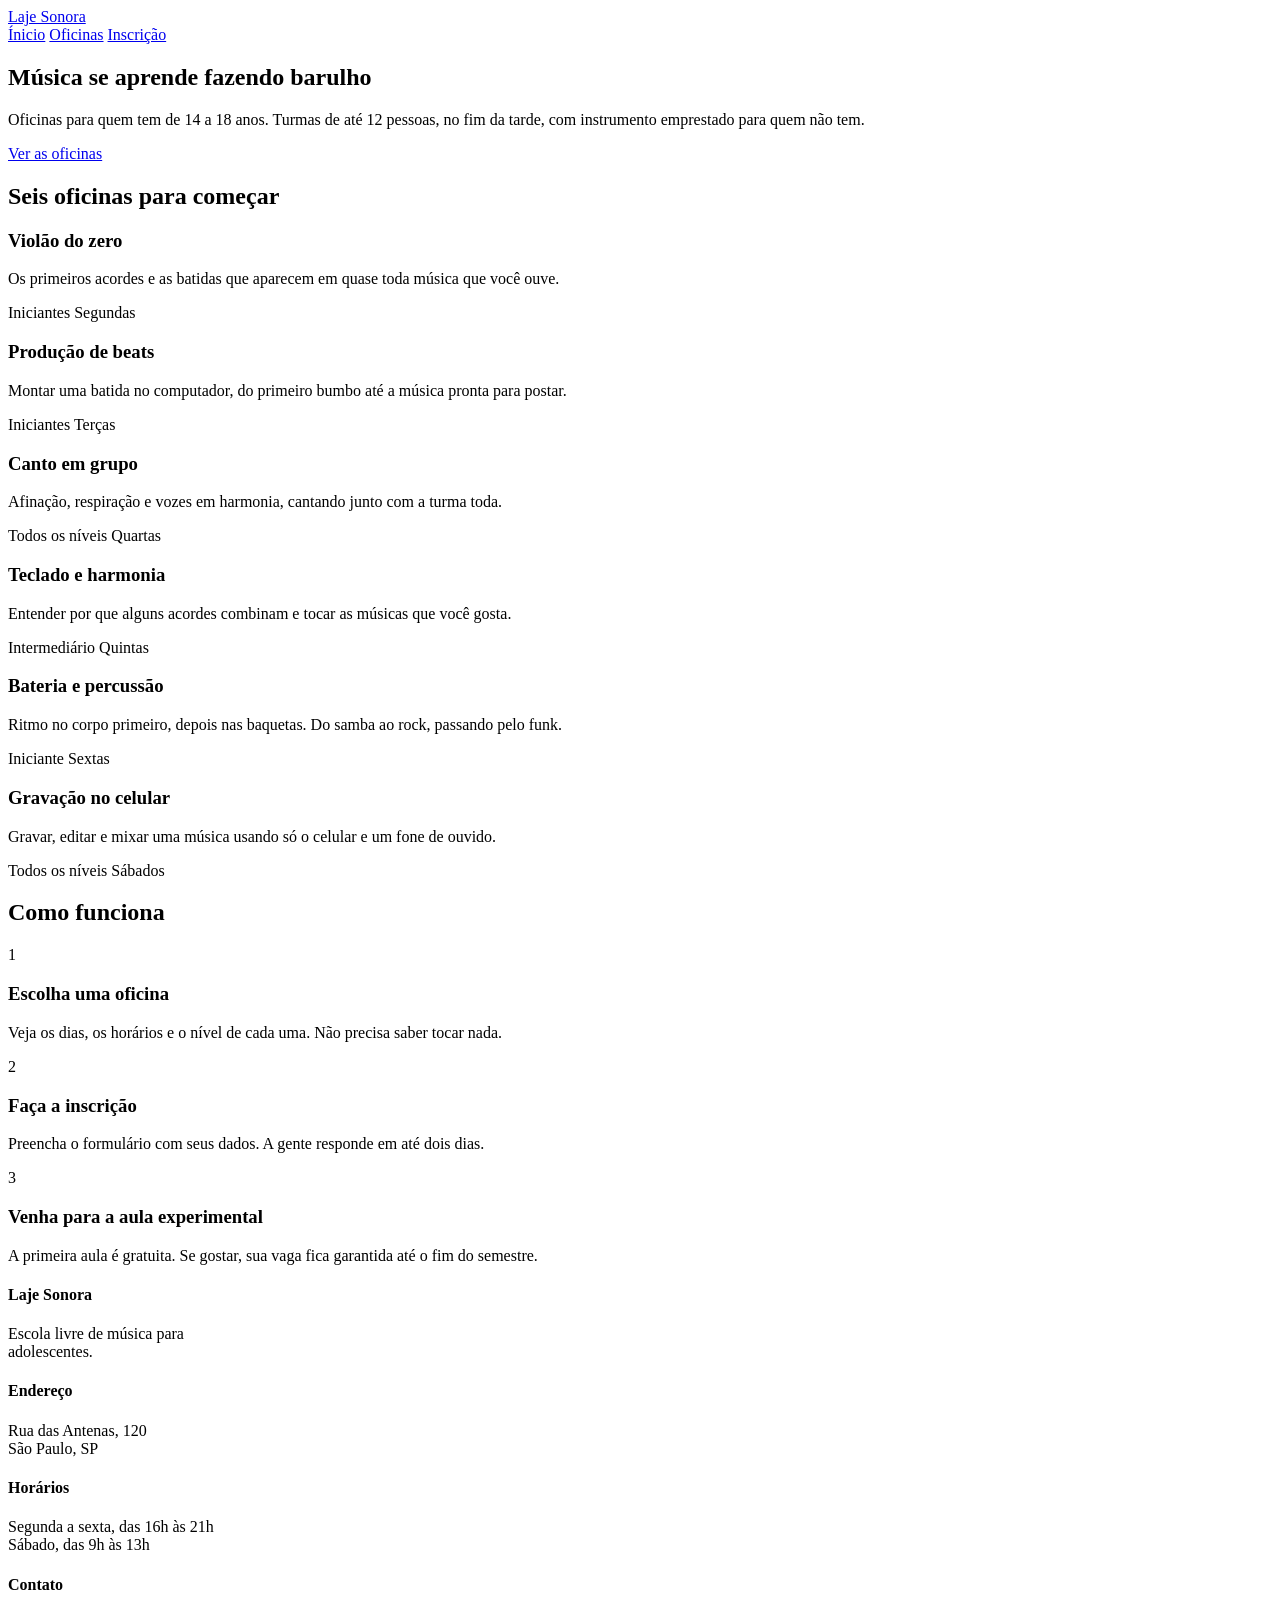
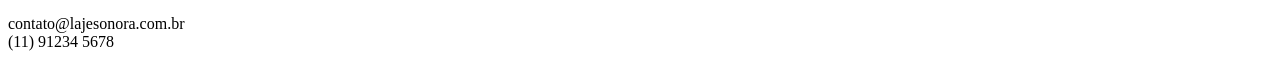
==== index.html @ bf59dc2b "Initial commit" ====
<!DOCTYPE html>
<html lang="pt-BR">
<head>
    <meta charset="UTF-8">
    <meta name="viewport" content="width=device-width, initial-scale=1.0">
    <link rel="preconnect" href="https://fonts.googleapis.com">
    <link rel="preconnect" href="https://fonts.gstatic.com" crossorigin>
    <link href="https://fonts.googleapis.com/css2?family=Archivo:ital,wght@0,100..900;1,100..900&family=Big+Shoulders:opsz,wght@10..72,100..900&display=swap" rel="stylesheet">
    <link rel="stylesheet" href="index.css">
    <title>Laje Sonora | Início</title>
</head>
<body>
    <header class="conteudo topo">
        <a href="index.html" class="logo">Laje Sonora</a>

        <nav class="menu">
            <a href="index.html" class="atual">Ínicio</a>
            <a href="oficinas.html">Oficinas</a>
            <a href="inscricao.html">Inscrição</a>
        </nav>
    </header>
    
    <main>
        <section class="conteudo cartazes">
            <div class="cartaz cartaz-principal">
                <h1>Música se aprende fazendo barulho</h1>
            </div>
            <div class="cartaz cartaz-lateral">
                <p>Oficinas para quem tem de 14 a 18 anos. Turmas de até 12 pessoas, no fim da tarde, com instrumento emprestado para quem não tem.</p>
                <a href="oficinas.html" class="botao">Ver as oficinas</a>
            </div>
        </section>

        <section class="conteudo secao">
            <h2 class="titulo-secao">Seis oficinas para começar</h2>
            <div class="cards">
                <article>
                    <div class="foto foto-azul"></div>
                    <div class="card-texto">
                        <h3>Violão do zero</h3>
                        <p>Os primeiros acordes e as batidas que aparecem em quase toda música que você ouve.</p>
                        <div class="card-info">
                            <span>Iniciantes</span>
                            <span>Segundas</span>
                        </div>
                    </div>
                </article>
                <article>
                    <div class="foto foto-amarela"></div>
                    <div class="card-texto">
                        <h3>Produção de beats</h3>
                        <p>Montar uma batida no computador, do primeiro bumbo até a música pronta para postar.</p>
                        <div class="card-info">
                            <span>Iniciantes</span>
                            <span>Terças</span>
                        </div>
                    </div>
                </article>
                <article>
                    <div class="foto foto-tinta"></div>
                    <div class="card-texto">
                        <h3>Canto em grupo</h3>
                        <p>Afinação, respiração e vozes em harmonia, cantando junto com a turma toda.</p>
                        <div class="card-info">
                            <span>Todos os níveis</span>
                            <span>Quartas</span>
                        </div>
                    </div>
                </article>
                <article>
                    <div class="foto"></div>
                    <div class="card-texto">
                        <h3>Teclado e harmonia</h3>
                        <p>Entender por que alguns acordes combinam e tocar as músicas que você gosta.</p>
                        <div class="card-info">
                            <span>Intermediário</span>
                            <span>Quintas</span>
                        </div>
                    </div>
                </article>
                <article>
                    <div class="foto foto-azul"></div>
                    <div class="card-texto">
                        <h3>Bateria e percussão</h3>
                        <p>Ritmo no corpo primeiro, depois nas baquetas. Do samba ao rock, passando pelo funk.</p>
                        <div class="card-info">
                            <span>Iniciante</span>
                            <span>Sextas</span>
                        </div>
                    </div>
                </article>
                <article>
                    <div class="foto foto-amarela"></div>
                    <div class="card-texto">
                        <h3>Gravação no celular</h3>
                        <p>Gravar, editar e mixar uma música usando só o celular e um fone de ouvido.</p>
                        <div class="card-info">
                            <span>Todos os níveis</span>
                            <span>Sábados</span>
                        </div>
                    </div>
                </article>
            </div>
        </section>
        <section class="conteudo secao">
            <h2 class="titulo-secao">Como funciona</h2>
            <div class="passos">
                <div class="passo">
                    <p class="passo-numero">1</p>
                    <h3>Escolha uma oficina</h3>
                    <p>Veja os dias, os horários e o nível de cada uma. Não precisa saber tocar nada.</p>
                </div>
                <div class="passo">
                    <p class="passo-numero">2</p>
                    <h3>Faça a inscrição</h3>
                    <p>Preencha o formulário com seus dados. A gente responde em até dois dias.</p>
                </div>
                <div class="passo">
                    <p class="passo-numero">3</p>
                    <h3>Venha para a aula experimental</h3>
                    <p>A primeira aula é gratuita. Se gostar, sua vaga fica garantida até o fim do semestre.</p>
                </div>
            </div>
        </section>
    </main>
    <footer class="rodape">
        <div class="conteudo rodape-colunas">
            <div class="rodape-coluna">
                <h4>Laje Sonora</h4>
                <p>Escola livre de música para <br> adolescentes.</p>
            </div>
            <div class="rodape-coluna">
                <h4>Endereço</h4>
                <p>Rua das Antenas, 120 <br> São Paulo, SP</p>
            </div>
            <div class="rodape-coluna">
                <h4>Horários</h4>
                <p>Segunda a sexta, das 16h às 21h<br> Sábado, das 9h às 13h</p>
            </div>
            <div class="rodape-coluna">
                <h4>Contato</h4>
                <p>contato@lajesonora.com.br<br>(11) 91234 5678</p>
            </div>
        </div>
    </footer>
</body>
</html>
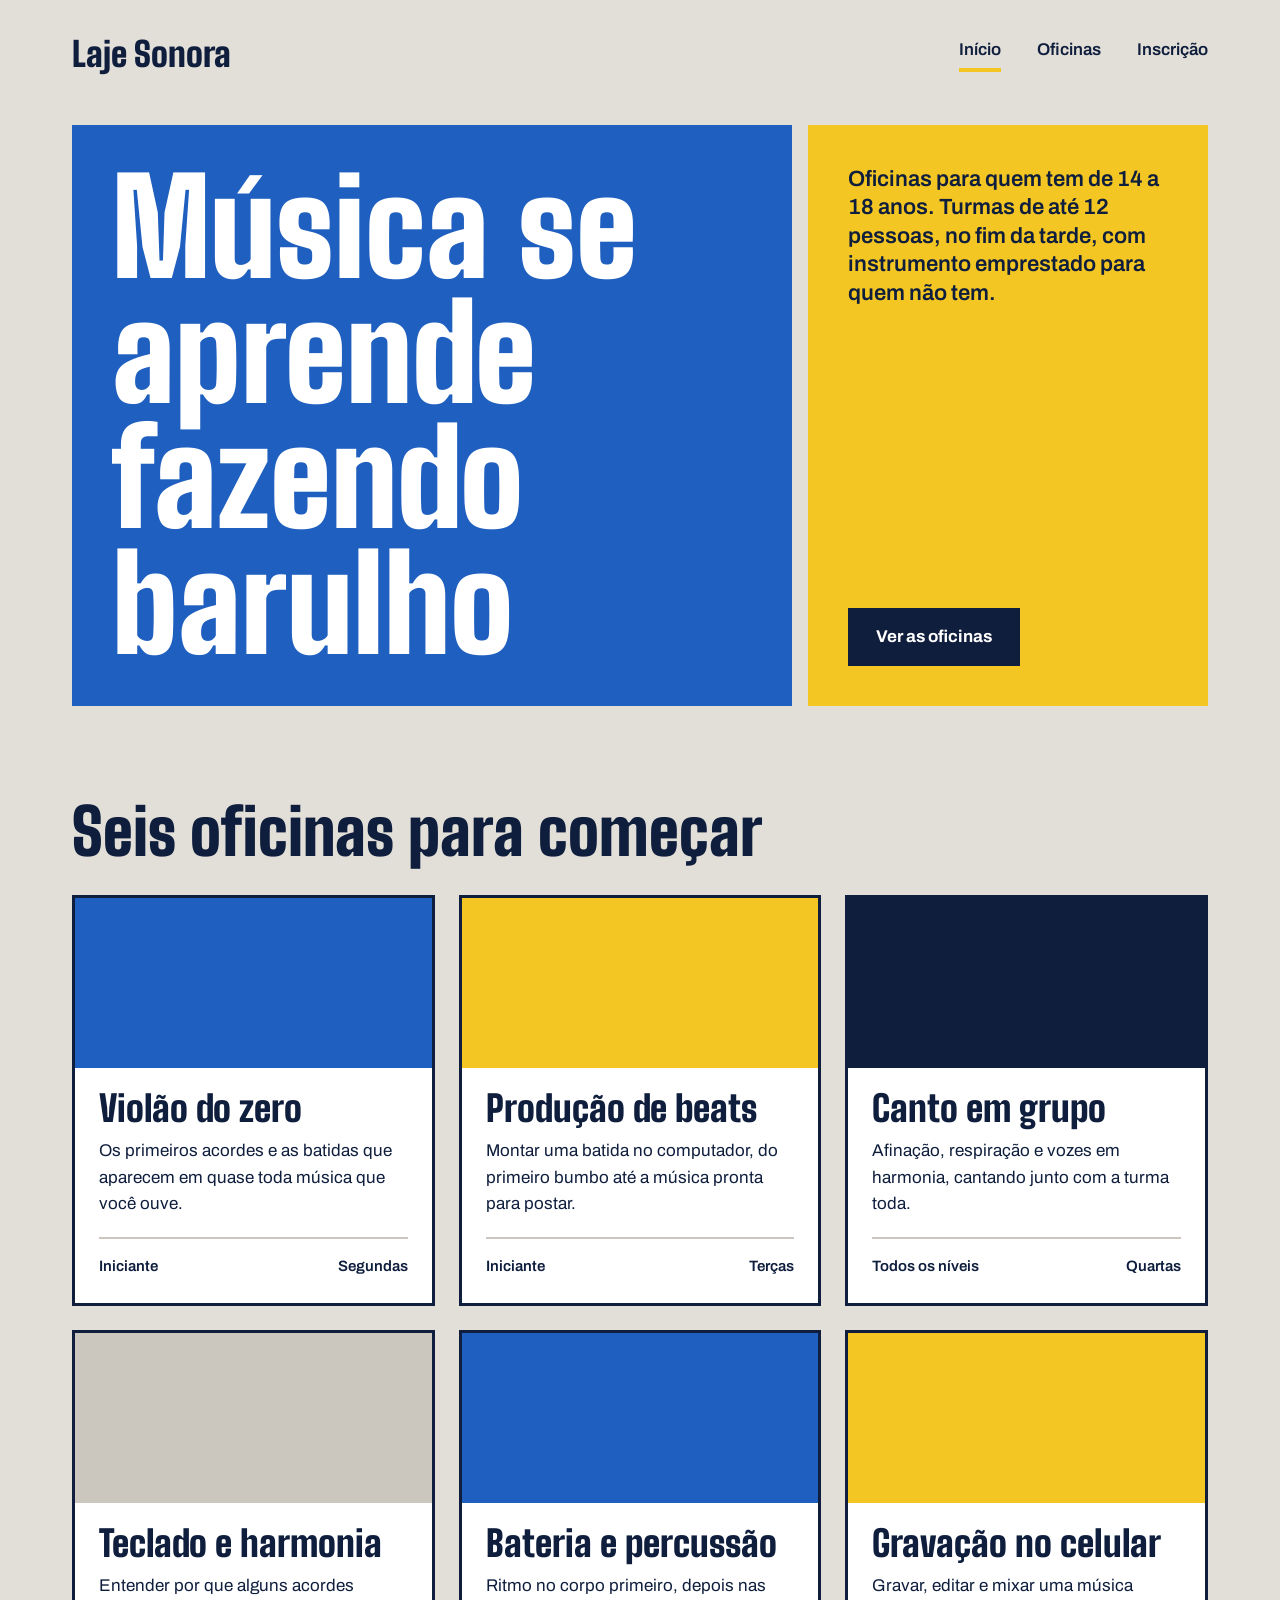
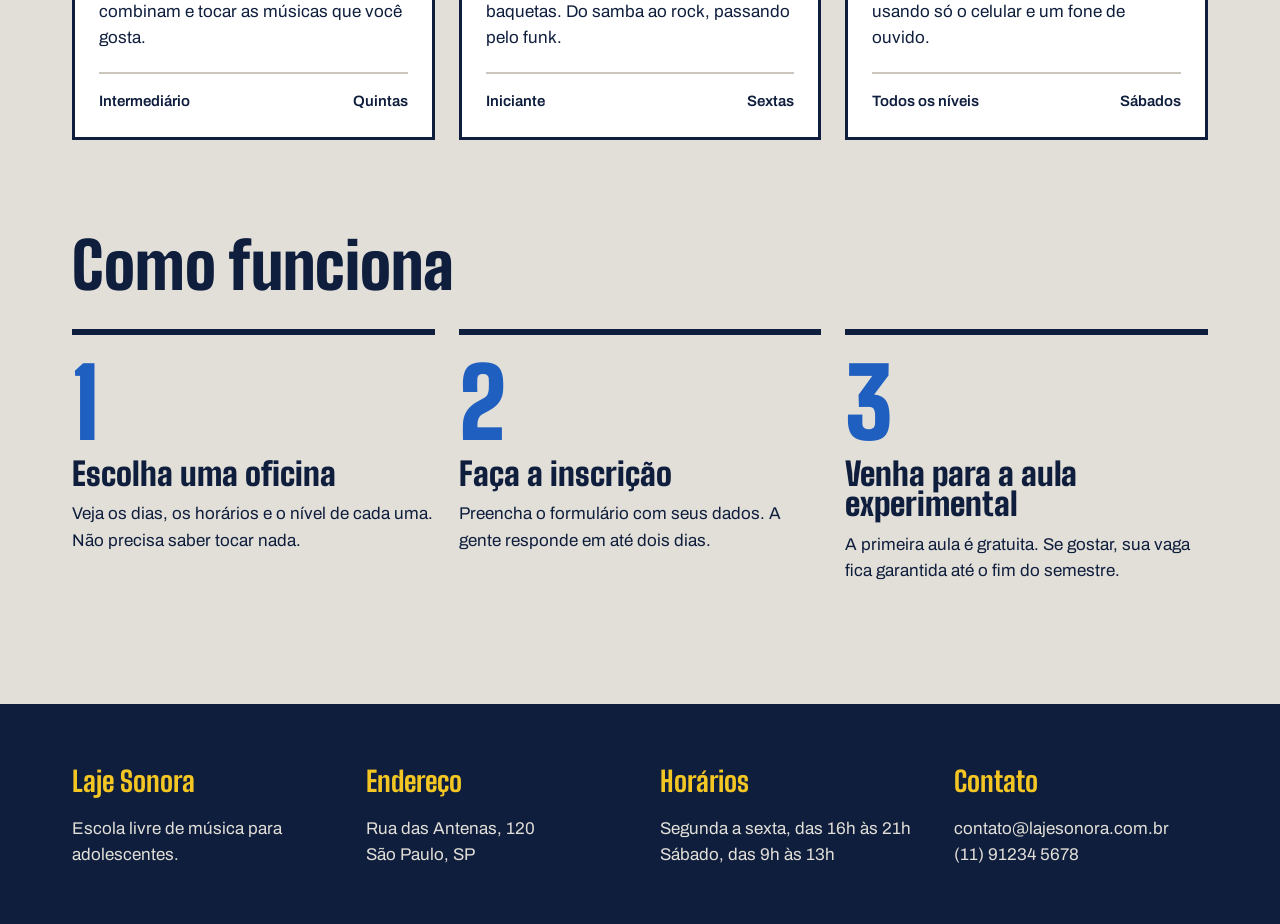
==== commit e430e540: "Página de oficinas pronta e algumas correções" ====
--- a/index.html
+++ b/index.html
@@ -12,14 +12,13 @@
 <body>
     <header class="conteudo topo">
         <a href="index.html" class="logo">Laje Sonora</a>
-
         <nav class="menu">
-            <a href="index.html" class="atual">Ínicio</a>
+            <a href="index.html" class="atual">Início</a>
             <a href="oficinas.html">Oficinas</a>
             <a href="inscricao.html">Inscrição</a>
         </nav>
     </header>
-    
+
     <main>
         <section class="conteudo cartazes">
             <div class="cartaz cartaz-principal">
@@ -34,29 +33,31 @@
         <section class="conteudo secao">
             <h2 class="titulo-secao">Seis oficinas para começar</h2>
             <div class="cards">
-                <article>
+                <article class="card">
                     <div class="foto foto-azul"></div>
                     <div class="card-texto">
                         <h3>Violão do zero</h3>
                         <p>Os primeiros acordes e as batidas que aparecem em quase toda música que você ouve.</p>
                         <div class="card-info">
-                            <span>Iniciantes</span>
+                            <span>Iniciante</span>
                             <span>Segundas</span>
                         </div>
                     </div>
                 </article>
-                <article>
+
+                <article class="card">
                     <div class="foto foto-amarela"></div>
                     <div class="card-texto">
                         <h3>Produção de beats</h3>
                         <p>Montar uma batida no computador, do primeiro bumbo até a música pronta para postar.</p>
                         <div class="card-info">
-                            <span>Iniciantes</span>
+                            <span>Iniciante</span>
                             <span>Terças</span>
                         </div>
                     </div>
                 </article>
-                <article>
+
+                <article class="card">
                     <div class="foto foto-tinta"></div>
                     <div class="card-texto">
                         <h3>Canto em grupo</h3>
@@ -67,7 +68,8 @@
                         </div>
                     </div>
                 </article>
-                <article>
+
+                <article class="card">
                     <div class="foto"></div>
                     <div class="card-texto">
                         <h3>Teclado e harmonia</h3>
@@ -78,7 +80,8 @@
                         </div>
                     </div>
                 </article>
-                <article>
+
+                <article class="card">
                     <div class="foto foto-azul"></div>
                     <div class="card-texto">
                         <h3>Bateria e percussão</h3>
@@ -89,7 +92,8 @@
                         </div>
                     </div>
                 </article>
-                <article>
+
+                <article class="card">
                     <div class="foto foto-amarela"></div>
                     <div class="card-texto">
                         <h3>Gravação no celular</h3>
@@ -102,6 +106,7 @@
                 </article>
             </div>
         </section>
+
         <section class="conteudo secao">
             <h2 class="titulo-secao">Como funciona</h2>
             <div class="passos">
@@ -110,11 +115,13 @@
                     <h3>Escolha uma oficina</h3>
                     <p>Veja os dias, os horários e o nível de cada uma. Não precisa saber tocar nada.</p>
                 </div>
+
                 <div class="passo">
                     <p class="passo-numero">2</p>
                     <h3>Faça a inscrição</h3>
                     <p>Preencha o formulário com seus dados. A gente responde em até dois dias.</p>
                 </div>
+
                 <div class="passo">
                     <p class="passo-numero">3</p>
                     <h3>Venha para a aula experimental</h3>
@@ -123,6 +130,7 @@
             </div>
         </section>
     </main>
+
     <footer class="rodape">
         <div class="conteudo rodape-colunas">
             <div class="rodape-coluna">
@@ -144,4 +152,4 @@
         </div>
     </footer>
 </body>
-</html>+</html>
--- a/index.css
+++ b/index.css
@@ -0,0 +1,248 @@
+* {
+    margin: 0;
+    padding: 0;
+    box-sizing: border-box;
+}
+
+:root {
+    --concreto: #E2DFD8;
+    --concreto-escuro: #CBC7BE;
+    --tinta: #0F1E3D;
+    --caixa-dagua: #1F5FBF;
+    --fita: #F3C623;
+    --branco: #FFFFFF;
+    --fonte-cartaz: "Big Shoulders", "Arial Narrow", sans-serif;
+    --fonte-texto: "Archivo", Arial, sans-serif;
+}
+
+body {
+    background-color: var(--concreto);
+    color: var(--tinta);
+    font-family: var(--fonte-texto);
+    font-size: 17px;
+    line-height: 1.55;
+}
+
+a {
+    color: inherit;
+}
+
+h1,
+h2,
+h3 {
+    font-family: var(--fonte-cartaz);
+    font-weight: 900;
+    line-height: 0.95;
+}
+
+.conteudo {
+    max-width: 1200px;
+    margin-inline: auto;
+    padding-inline: 32px;
+}
+
+.topo {
+    padding-block: 28px;
+    display: flex;
+    justify-content: space-between;
+    align-items: center;
+}
+
+.logo {
+    font-family: var(--fonte-cartaz);
+    font-size: 34px;
+    font-weight: 900;
+    text-decoration: none;
+}
+
+.menu {
+    display: flex;
+    gap: 36px;
+}
+
+.menu a {
+    font-weight: 600;
+    text-decoration: none;
+    padding-bottom: 4px;
+    border-bottom: 4px solid transparent;
+}
+
+.menu a:hover {
+    border-bottom-color: var(--tinta);
+}
+
+.menu a.atual {
+    border-bottom-color: var(--fita);
+}
+
+.cartazes {
+    margin-top: 16px;
+    display: flex;
+    gap: 16px;
+}
+
+.cartaz {
+    padding: 40px;
+}
+
+.cartaz-principal {
+    background-color: var(--caixa-dagua);
+    color: var(--branco);
+    flex: 2;
+}
+
+.cartaz-principal h1 {
+    font-size: 132px;
+    max-width: 9ch;
+}
+
+.cartaz-lateral {
+    background-color: var(--fita);
+    flex: 1;
+    display: flex;
+    flex-direction: column;
+    justify-content: space-between;
+    gap: 32px;
+    align-items: flex-start;
+}
+
+.cartaz-lateral p {
+    font-size: 22px;
+    font-weight: 600;
+    line-height: 1.3;
+}
+
+.botao {
+    background-color: var(--tinta);
+    color: var(--branco);
+    font-weight: 700;
+    text-decoration: none;
+    padding: 16px 28px;
+    border: none;
+    font-family: var(--fonte-texto);
+    font-size: 17px;
+    cursor: pointer;
+}
+
+.botao:hover {
+    background-color: var(--caixa-dagua);
+}
+
+.secao {
+    margin-top: 96px;
+}
+
+.titulo-secao {
+    font-size: 64px;
+    margin-bottom: 32px;
+}
+
+.cards {
+    display: flex;
+    flex-wrap: wrap;
+    gap: 24px;
+}
+
+.card {
+    background-color: var(--branco);
+    border: 3px solid var(--tinta);
+    flex: 1 1 340px;
+}
+
+.card .foto {
+    height: 170px;
+}
+
+.foto {
+    background-color: var(--concreto-escuro);
+}
+
+.foto-azul {
+    background-color: var(--caixa-dagua);
+}
+
+.foto-amarela {
+    background-color: var(--fita);
+}
+
+.foto-tinta {
+    background-color: var(--tinta);
+}
+
+.card-texto {
+    padding: 24px;
+}
+
+.card h3 {
+    font-size: 36px;
+    margin-bottom: 12px;
+}
+
+.card-info {
+    margin-top: 20px;
+    padding-top: 16px;
+    border-top: 2px solid var(--concreto-escuro);
+    font-weight: 600;
+    font-size: 15px;
+    display: flex;
+    justify-content: space-between;
+}
+
+.passos {
+    display: flex;
+    gap: 24px;
+}
+
+.passo {
+    flex: 1;
+    border-top: 6px solid var(--tinta);
+    padding-top: 20px;
+}
+
+.passo-numero {
+    font-family: var(--fonte-cartaz);
+    font-size: 96px;
+    font-weight: 900;
+    line-height: 1;
+    color: var(--caixa-dagua);
+}
+
+.passo h3 {
+    font-size: 32px;
+    margin-block: 8px 12px;
+}
+
+.rodape {
+    margin-top: 120px;
+    background-color: var(--tinta);
+    color: var(--concreto);
+    padding-block: 56px;
+}
+
+.rodape-colunas {
+    display: flex;
+    gap: 40px;
+}
+
+.rodape-coluna {
+    flex: 1;
+}
+
+.rodape h4 {
+    font-family: var(--fonte-cartaz);
+    font-size: 28px;
+    color: var(--fita);
+    margin-bottom: 12px;
+}
+
+@media (max-width: 800px) {
+    .cartazes,
+    .passos,
+    .rodape-colunas {
+        flex-direction: column;
+    }
+
+    .cartaz-principal h1 {
+        font-size: 84px;
+    }
+}
